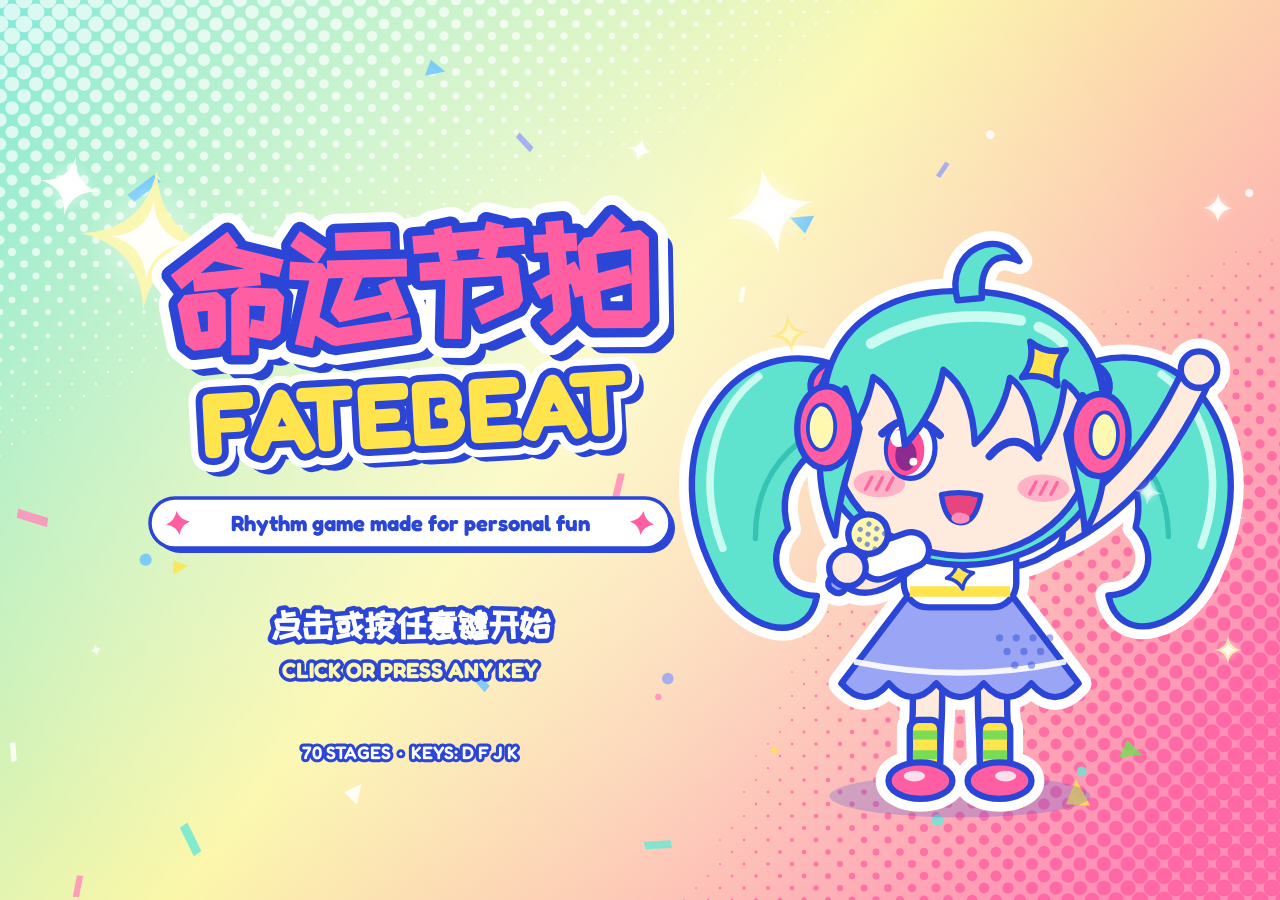
==== games/fatebeat/index.html @ fe15a3c1 "Add files via upload" ====
<!doctype html>
<html lang="zh-Hans">
<head>
<meta charset="utf-8">
<meta name="viewport" content="width=device-width, initial-scale=1, maximum-scale=1, user-scalable=no">
<title>命运节拍 FATEBEAT</title>
<style>
  html, body { margin: 0; height: 100%; overflow: hidden; background: linear-gradient(135deg, #7fe9d6, #fbf7a8 50%, #ff8fb8); }
  canvas { display: block; width: 100vw; height: 100vh; touch-action: none; user-select: none; -webkit-user-select: none; outline: none; }
  #note { position: fixed; left: 0; right: 0; top: 45%; text-align: center; font: 700 22px system-ui, sans-serif; color: #2b46d6; }
</style>
</head>
<body>
<canvas id="game"></canvas>
<div id="note">Loading… 加载中</div>
<script src="fonts.js"></script>
<script src="game_wasm.js"></script>
<script src="music.js"></script>
<script src="game.js"></script>
</body>
</html>
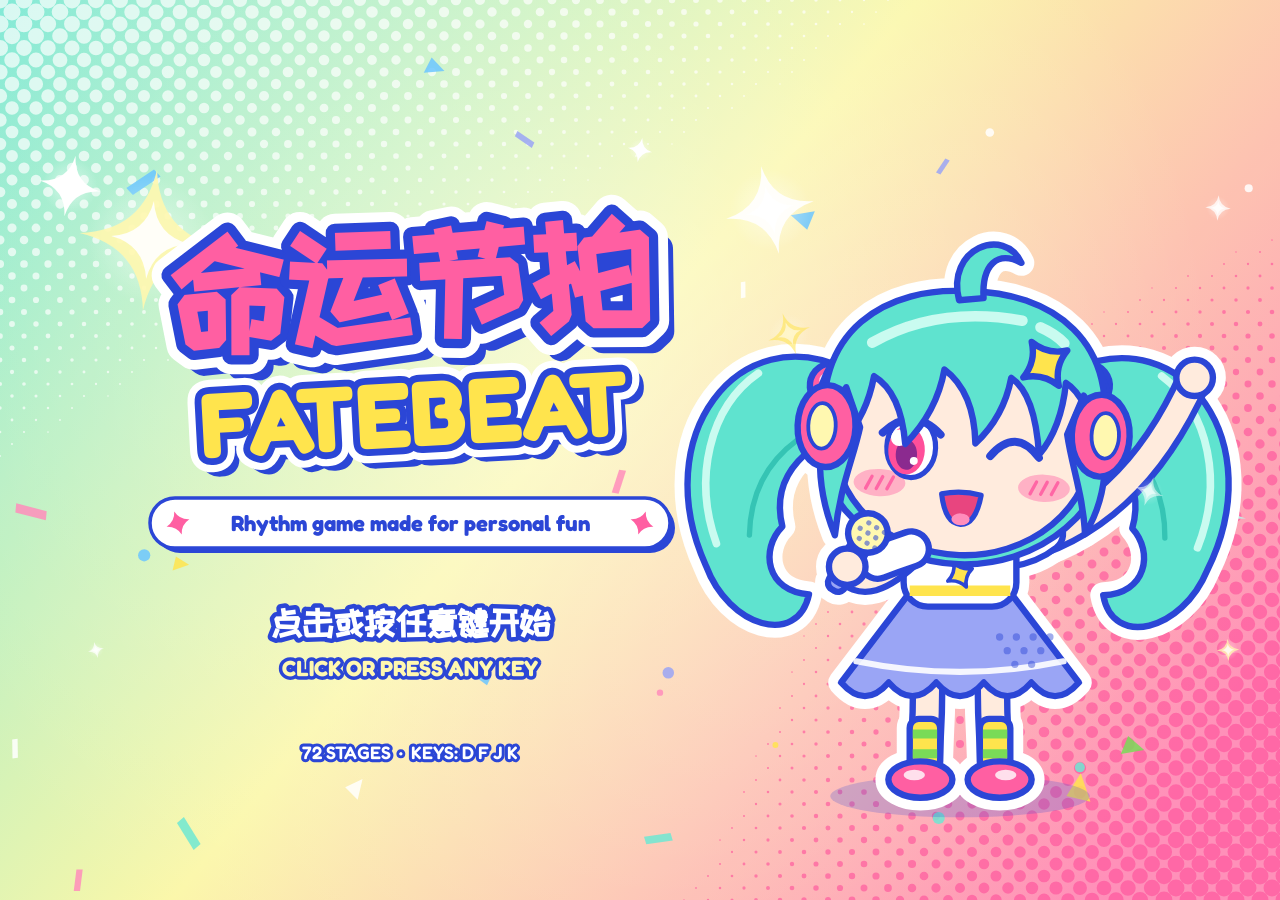
==== commit 6f5cddb3: "Add files via upload" ====
--- a/games/fatebeat/index.html
+++ b/games/fatebeat/index.html
@@ -3,10 +3,14 @@
 <head>
 <meta charset="utf-8">
 <meta name="viewport" content="width=device-width, initial-scale=1, maximum-scale=1, user-scalable=no">
+<meta name="mobile-web-app-capable" content="yes">
+<meta name="apple-mobile-web-app-capable" content="yes">
+<meta name="apple-mobile-web-app-status-bar-style" content="default">
+<meta name="theme-color" content="#2b46d6">
 <title>命运节拍 FATEBEAT</title>
 <style>
-  html, body { margin: 0; height: 100%; overflow: hidden; background: linear-gradient(135deg, #7fe9d6, #fbf7a8 50%, #ff8fb8); }
-  canvas { display: block; width: 100vw; height: 100vh; touch-action: none; user-select: none; -webkit-user-select: none; outline: none; }
+  html, body { margin: 0; height: 100%; overflow: hidden; overscroll-behavior: none; background: linear-gradient(135deg, #7fe9d6, #fbf7a8 50%, #ff8fb8); }
+  canvas { display: block; width: 100vw; height: 100vh; height: 100dvh; touch-action: none; user-select: none; -webkit-user-select: none; -webkit-touch-callout: none; -webkit-tap-highlight-color: transparent; outline: none; }
   #note { position: fixed; left: 0; right: 0; top: 45%; text-align: center; font: 700 22px system-ui, sans-serif; color: #2b46d6; }
 </style>
 </head>
